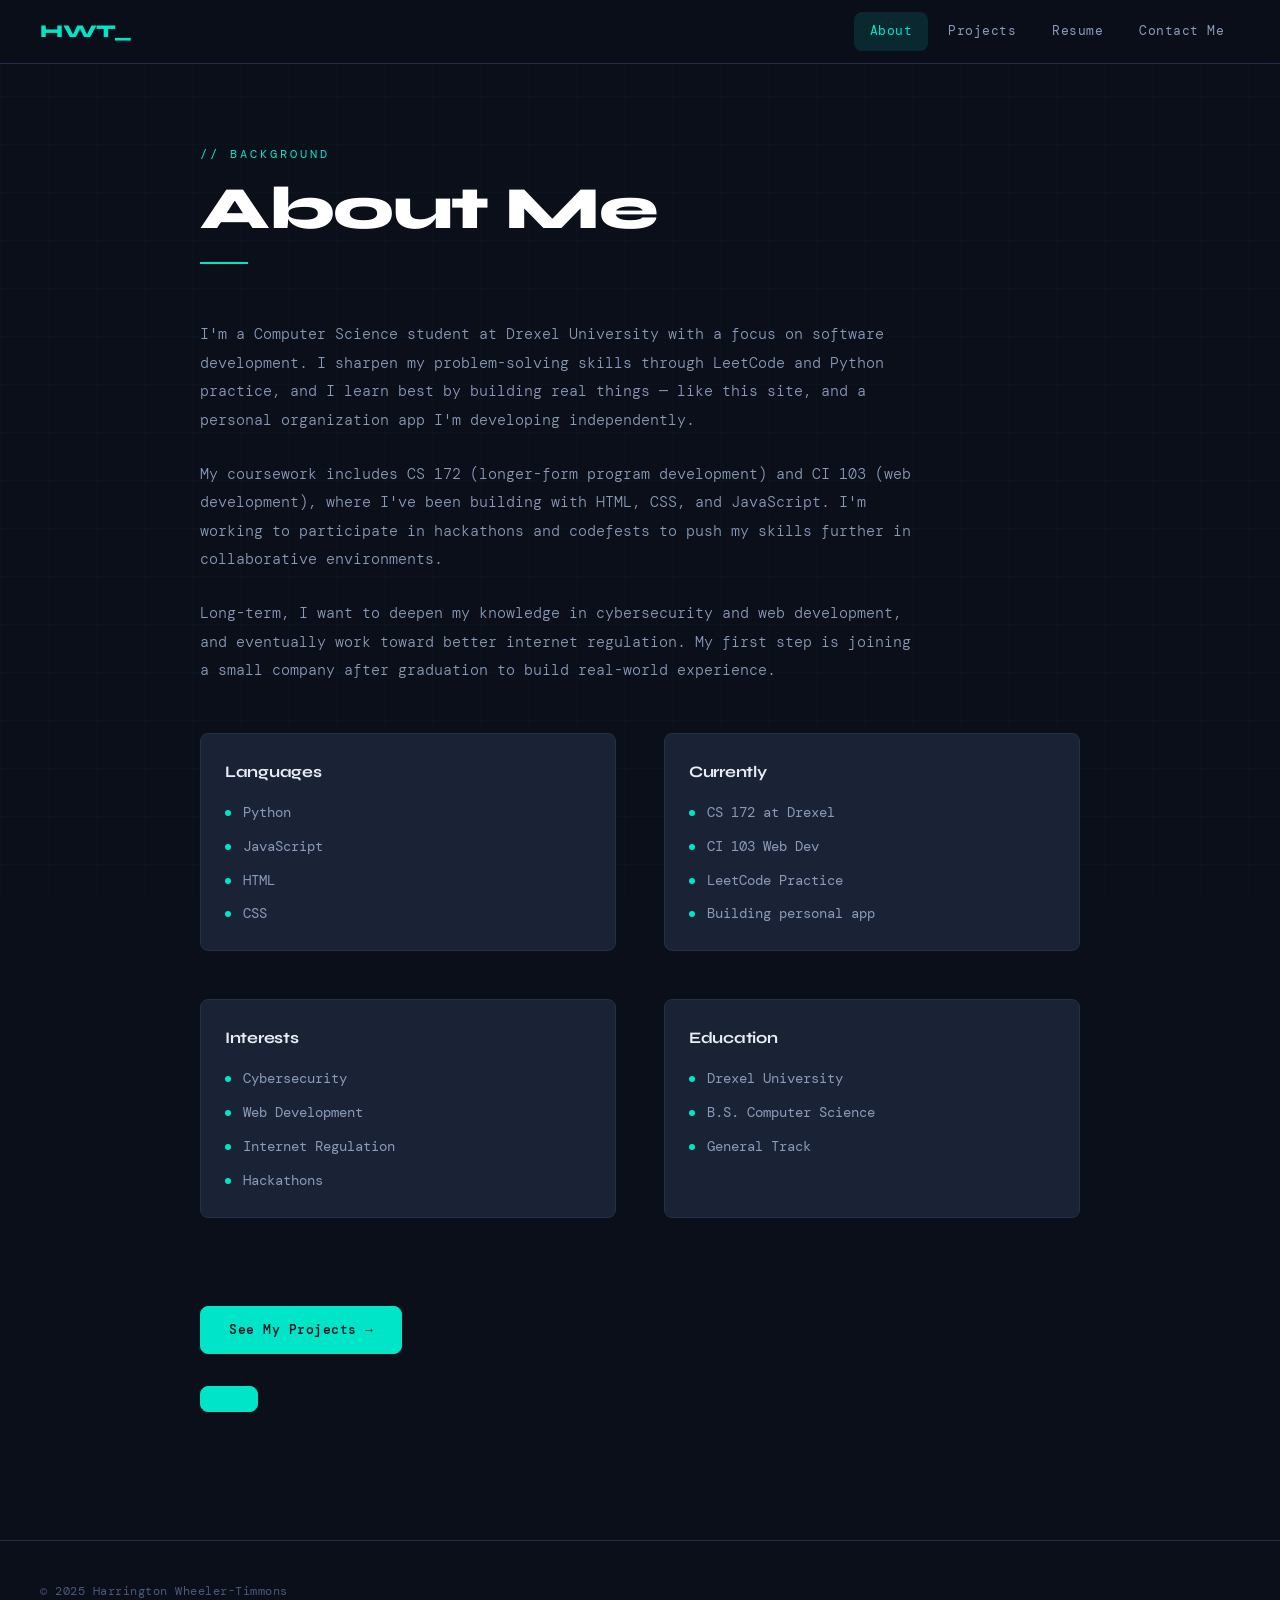
==== About_Me.html @ d11e1f09 "Created a new page for contacting me specifically. CSS classes were created for styling the contact " ====
<!DOCTYPE html>
<html lang="en">
<head>
  <meta charset="UTF-8" />
  <meta name="viewport" content="width=device-width, initial-scale=1.0" />
  <title>About — Harrington Wheeler-Timmons</title>
  <link rel="stylesheet" href="css/main.css">
</head>

<body>

  <!-- Navigation -->
  <nav class="navigation">
    <a href="Main.html" class="nav-logo">HWT_</a>
    <ul>
      <li><a href="About_Me.html" class="active">About</a></li>
      <li><a href="Projects.html">Projects</a></li>
      <li><a href="Resume.html">Resume</a></li>
      <li><a href="contact me.html">Contact Me</a></li>
    </ul>
  </nav>

  <main class="page">

    <div class="section-header">
      <span class="label">// Background</span>
      <h1>About Me</h1>
      <div class="divider"></div>
    </div>

    <div class="about-grid">

      <!-- Bio -->
      <div class="about-bio">
        <p>
          I'm a Computer Science student at Drexel University with a focus on software development.
          I sharpen my problem-solving skills through LeetCode and Python practice, and I learn best
          by building real things — like this site, and a personal organization app I'm developing independently.
        </p>
        <br>
        <p>
          My coursework includes CS 172 (longer-form program development) and CI 103 (web development),
          where I've been building with HTML, CSS, and JavaScript. I'm working to participate in hackathons
          and codefests to push my skills further in collaborative environments.
        </p>
        <br>
        <p>
          Long-term, I want to deepen my knowledge in cybersecurity and web development, and eventually
          work toward better internet regulation. My first step is joining a small company after graduation
          to build real-world experience.
        </p>
      </div>

      <!-- Skills -->
      <div class="info-card skills-block">
        <h2>Languages</h2>
        <div class="skills-list">
          <div class="skill-item">Python</div>
          <div class="skill-item">JavaScript</div>
          <div class="skill-item">HTML</div>
          <div class="skill-item">CSS</div>
        </div>
      </div>

      <!-- Currently -->
      <div class="info-card skills-block">
        <h2>Currently</h2>
        <div class="skills-list">
          <div class="skill-item">CS 172 at Drexel</div>
          <div class="skill-item">CI 103 Web Dev</div>
          <div class="skill-item">LeetCode Practice</div>
          <div class="skill-item">Building personal app</div>
        </div>
      </div>

      <!-- Interests -->
      <div class="info-card skills-block">
        <h2>Interests</h2>
        <div class="skills-list">
          <div class="skill-item">Cybersecurity</div>
          <div class="skill-item">Web Development</div>
          <div class="skill-item">Internet Regulation</div>
          <div class="skill-item">Hackathons</div>
        </div>
      </div>

      <!-- Education -->
      <div class="info-card skills-block">
        <h2>Education</h2>
        <div class="skills-list">
          <div class="skill-item">Drexel University</div>
          <div class="skill-item">B.S. Computer Science</div>
          <div class="skill-item">General Track</div>
        </div>
      </div>

    </div>

    <div style="padding-top: 32px;">
      <a href="Projects.html" class="btn btn-primary">See My Projects →</a>
    </div>

    <div style ="padding-top: 32px;">
      <a href="contact me.html" class="btn btn-primary"></a>
    </div>


  </main>

  <footer class="footer">
    <p style="color:var(--text-faint); font-size:12px;">© 2025 Harrington Wheeler-Timmons</p>
  </footer>

</body>
</html>
---- css/main.css ----
/* =============================================
   HARRINGTON WHEELER-TIMMONS — PORTFOLIO CSS
   Aesthetic: Refined Dark Developer
   Fonts: Syne (display) + DM Mono (body)
   ============================================= */

@import url('https://fonts.googleapis.com/css2?family=Syne:wght@400;600;700;800&family=DM+Mono:ital,wght@0,300;0,400;0,500;1,300&display=swap');

/* ── CSS Variables ── */
:root {
  --bg:        #0b0f1a;
  --bg2:       #111827;
  --surface:   #1a2235;
  --border:    #243048;
  --teal:      #00e5c8;
  --teal-dim:  rgba(0, 229, 200, 0.12);
  --teal-glow: rgba(0, 229, 200, 0.25);
  --text:      #e8edf5;
  --text-muted:#8a9bb8;
  --text-faint:#4a5a78;
  --white:     #ffffff;
  --nav-h:     64px;
  --radius:    8px;
  --transition: 0.25s cubic-bezier(0.4, 0, 0.2, 1);
}

/* ── Reset & Base ── */
*, *::before, *::after { box-sizing: border-box; margin: 0; padding: 0; }

html { scroll-behavior: smooth; }

body {
  background-color: var(--bg);
  color: var(--text);
  font-family: 'DM Mono', monospace;
  font-size: 15px;
  line-height: 1.7;
  min-height: 100vh;
  overflow-x: hidden;
}

/* ── Subtle grid texture overlay ── */
body::before {
  content: '';
  position: fixed;
  inset: 0;
  background-image:
    linear-gradient(rgba(0,229,200,0.025) 1px, transparent 1px),
    linear-gradient(90deg, rgba(0,229,200,0.025) 1px, transparent 1px);
  background-size: 48px 48px;
  pointer-events: none;
  z-index: 0;
}

/* ── Navigation ── */
.navigation {
  position: sticky;
  top: 0;
  z-index: 100;
  height: var(--nav-h);
  background: rgba(11, 15, 26, 0.85);
  backdrop-filter: blur(14px);
  -webkit-backdrop-filter: blur(14px);
  border-bottom: 1px solid var(--border);
  display: flex;
  align-items: center;
  padding: 0 40px;
  justify-content: space-between;
}

.nav-logo {
  font-family: 'Syne', sans-serif;
  font-weight: 800;
  font-size: 18px;
  color: var(--teal);
  letter-spacing: -0.5px;
  text-decoration: none;
  white-space: nowrap;
}

.navigation ul {
  list-style: none;
  display: flex;
  gap: 4px;
  align-items: center;
}

.navigation li a {
  color: var(--text-muted);
  text-decoration: none;
  font-family: 'DM Mono', monospace;
  font-size: 13px;
  font-weight: 400;
  letter-spacing: 0.5px;
  padding: 8px 16px;
  border-radius: var(--radius);
  transition: color var(--transition), background var(--transition);
  display: block;
}

.navigation li a:hover,
.navigation li a.active {
  color: var(--teal);
  background: var(--teal-dim);
}

/* ── Page Wrapper ── */
.page {
  position: relative;
  z-index: 1;
  max-width: 960px;
  margin: 0 auto;
  padding: 80px 40px 120px;
  animation: fadeUp 0.5s ease both;
}

@keyframes fadeUp {
  from { opacity: 0; transform: translateY(20px); }
  to   { opacity: 1; transform: translateY(0); }
}

/* ── Hero (Main page) ── */
.hero {
  min-height: calc(100vh - var(--nav-h));
  display: flex;
  flex-direction: column;
  justify-content: center;
  padding: 0 40px 80px;
  position: relative;
  z-index: 1;
  max-width: 1100px;
  margin: 0 auto;
}

.hero-eyebrow {
  font-family: 'DM Mono', monospace;
  font-size: 13px;
  color: var(--teal);
  letter-spacing: 3px;
  text-transform: uppercase;
  margin-bottom: 24px;
  animation: fadeUp 0.4s 0.1s ease both;
}

.hero h1 {
  font-family: 'Syne', sans-serif;
  font-weight: 800;
  font-size: clamp(48px, 8vw, 96px);
  line-height: 1.0;
  color: var(--white);
  letter-spacing: -2px;
  text-align: left;
  margin-bottom: 28px;
  animation: fadeUp 0.4s 0.2s ease both;
}

.hero h1 span {
  color: var(--teal);
}

.hero-sub {
  font-family: 'DM Mono', monospace;
  font-size: 18px;
  color: var(--text-muted);
  font-weight: 300;
  max-width: 520px;
  animation: fadeUp 0.4s 0.3s ease both;
  margin-bottom: 48px;
}

.hero-tags {
  display: flex;
  flex-wrap: wrap;
  gap: 10px;
  animation: fadeUp 0.4s 0.4s ease both;
}

.tag {
  font-family: 'DM Mono', monospace;
  font-size: 12px;
  padding: 6px 14px;
  border: 1px solid var(--border);
  border-radius: 4px;
  color: var(--text-muted);
  background: var(--surface);
  letter-spacing: 0.5px;
}

.hero-cta {
  display: inline-flex;
  align-items: center;
  gap: 10px;
  margin-top: 40px;
  animation: fadeUp 0.4s 0.5s ease both;
}

.btn {
  font-family: 'DM Mono', monospace;
  font-size: 13px;
  font-weight: 500;
  padding: 12px 28px;
  border-radius: var(--radius);
  text-decoration: none;
  letter-spacing: 0.5px;
  transition: all var(--transition);
  cursor: pointer;
  display: inline-flex;
  align-items: center;
  gap: 8px;
}

.btn-primary {
  background: var(--teal);
  color: var(--bg);
  border: 1px solid var(--teal);
}

.btn-primary:hover {
  background: transparent;
  color: var(--teal);
  box-shadow: 0 0 24px var(--teal-glow);
}

.btn-ghost {
  background: transparent;
  color: var(--text-muted);
  border: 1px solid var(--border);
}

.btn-ghost:hover {
  color: var(--teal);
  border-color: var(--teal);
  background: var(--teal-dim);
}

/* ── Section Headings ── */
.section-header {
  margin-bottom: 56px;
}

.section-header h1 {
  font-family: 'Syne', sans-serif;
  font-weight: 800;
  font-size: clamp(36px, 5vw, 60px);
  color: var(--white);
  letter-spacing: -1.5px;
  line-height: 1.1;
  text-align: left;
}

.section-header .label {
  font-family: 'DM Mono', monospace;
  font-size: 12px;
  color: var(--teal);
  letter-spacing: 3px;
  text-transform: uppercase;
  margin-bottom: 12px;
  display: block;
}

.divider {
  width: 48px;
  height: 2px;
  background: var(--teal);
  margin-top: 20px;
}

/* ── About Page ── */
.about-grid {
  display: grid;
  grid-template-columns: 1fr 1fr;
  gap: 48px;
  margin-bottom: 56px;
}

.about-bio {
  grid-column: 1 / -1;
}

.about-bio p {
  font-family: 'DM Mono', monospace;
  font-size: 15px;
  font-style: normal;
  font-weight: 300;
  color: var(--text-muted);
  text-align: left;
  line-height: 1.9;
  max-width: 720px;
}

.skills-block h2 {
  font-family: 'Syne', sans-serif;
  font-size: 18px;
  font-weight: 700;
  color: var(--text);
  margin-bottom: 20px;
  letter-spacing: -0.3px;
}

.skills-list {
  display: flex;
  flex-direction: column;
  gap: 10px;
}

.skill-item {
  display: flex;
  align-items: center;
  gap: 12px;
  font-size: 14px;
  color: var(--text-muted);
}

.skill-item::before {
  content: '';
  width: 6px;
  height: 6px;
  border-radius: 50%;
  background: var(--teal);
  flex-shrink: 0;
}

.info-card {
  background: var(--surface);
  border: 1px solid var(--border);
  border-radius: var(--radius);
  padding: 24px;
}

.info-card h2 {
  font-family: 'Syne', sans-serif;
  font-size: 16px;
  font-weight: 700;
  color: var(--text);
  margin-bottom: 16px;
}

/* ── Projects Page ── */
.projects-intro {
  font-family: 'DM Mono', monospace;
  font-size: 15px;
  font-style: normal;
  font-weight: 300;
  color: var(--text-muted);
  max-width: 560px;
  line-height: 1.8;
  margin-bottom: 56px;
}

.projects-grid {
  display: grid;
  grid-template-columns: repeat(auto-fill, minmax(280px, 1fr));
  gap: 24px;
  margin-bottom: 64px;
}

.project-card {
  background: var(--surface);
  border: 1px solid var(--border);
  border-radius: var(--radius);
  padding: 28px;
  display: flex;
  flex-direction: column;
  gap: 14px;
  text-decoration: none;
  transition: border-color var(--transition), transform var(--transition), box-shadow var(--transition);
  position: relative;
  overflow: hidden;
}

.project-card::before {
  content: '';
  position: absolute;
  top: 0;
  left: 0;
  right: 0;
  height: 2px;
  background: var(--teal);
  transform: scaleX(0);
  transform-origin: left;
  transition: transform var(--transition);
}

.project-card:hover {
  border-color: rgba(0,229,200,0.35);
  transform: translateY(-4px);
  box-shadow: 0 12px 40px rgba(0, 0, 0, 0.4), 0 0 0 1px rgba(0,229,200,0.1);
}

.project-card:hover::before {
  transform: scaleX(1);
}

.project-card.coming-soon {
  opacity: 0.5;
  pointer-events: none;
}

.project-num {
  font-size: 11px;
  color: var(--teal);
  letter-spacing: 2px;
  font-weight: 500;
}

.project-title {
  font-family: 'Syne', sans-serif;
  font-size: 20px;
  font-weight: 700;
  color: var(--white);
  letter-spacing: -0.3px;
}

.project-desc {
  font-size: 13px;
  color: var(--text-muted);
  font-weight: 300;
  line-height: 1.7;
  flex: 1;
}

.project-stack {
  display: flex;
  flex-wrap: wrap;
  gap: 6px;
  margin-top: 4px;
}

.stack-tag {
  font-size: 11px;
  color: var(--teal);
  background: var(--teal-dim);
  border: 1px solid rgba(0,229,200,0.2);
  border-radius: 3px;
  padding: 3px 8px;
  letter-spacing: 0.3px;
}

.project-arrow {
  font-size: 18px;
  color: var(--teal);
  align-self: flex-end;
  opacity: 0;
  transform: translateX(-6px);
  transition: opacity var(--transition), transform var(--transition);
}

.project-card:hover .project-arrow {
  opacity: 1;
  transform: translateX(0);
}

/* ── Resume Page ── */
.resume-container {
  display: flex;
  flex-direction: column;
  gap: 24px;
}

.pdf-wrapper {
  background: var(--surface);
  border: 1px solid var(--border);
  border-radius: var(--radius);
  overflow: hidden;
  padding: 4px;
}

.pdf-wrapper iframe {
  width: 100%;
  aspect-ratio: 4 / 5;
  border: none;
  display: block;
  border-radius: 6px;
  min-height: 600px;
}

.resume-actions {
  display: flex;
  gap: 12px;
  flex-wrap: wrap;
}

/* Contact Me Page */
.contact-card{
  background: var(--surface);
  border: 1px solid var(--border);
  border-radius: var(--radius);
  padding: 28px;
  display: flex;
  flex-direction: block;
  gap: 14px;
  text-decoration: none;
  transition: border-color var(--transition), transform var(--transition), box-shadow var(--transition);
  position: relative;
  overflow: hidden;
}

form {
  display: flex;
  flex-direction: column;
  gap: 14px;
}

form-group {
  display: flex;
  flex-direction: column;
  gap: 6px;
}


/* ── Footer ── */
.footer {
  position: relative;
  z-index: 1;
  text-align: center;
  padding: 40px;
  border-top: 1px solid var(--border);
  color: var(--text-faint);
  font-size: 12px;
  letter-spacing: 0.5px;
}

/* ── Utility ── */
p {
  font-family: 'DM Mono', monospace;
  font-style: normal;
  font-size: 15px;
  color: var(--text-muted);
  text-align: left;
}

h1, h2, h3 {
  text-align: left;
}

/* ── Responsive ── */
@media (max-width: 680px) {
  .navigation { padding: 0 20px; }
  .hero { padding: 0 20px 60px; }
  .page { padding: 60px 20px 80px; }
  .about-grid { grid-template-columns: 1fr; gap: 32px; }
  .projects-grid { grid-template-columns: 1fr; }
  .nav-logo { font-size: 14px; }
  .hero h1 { letter-spacing: -1px; }
}
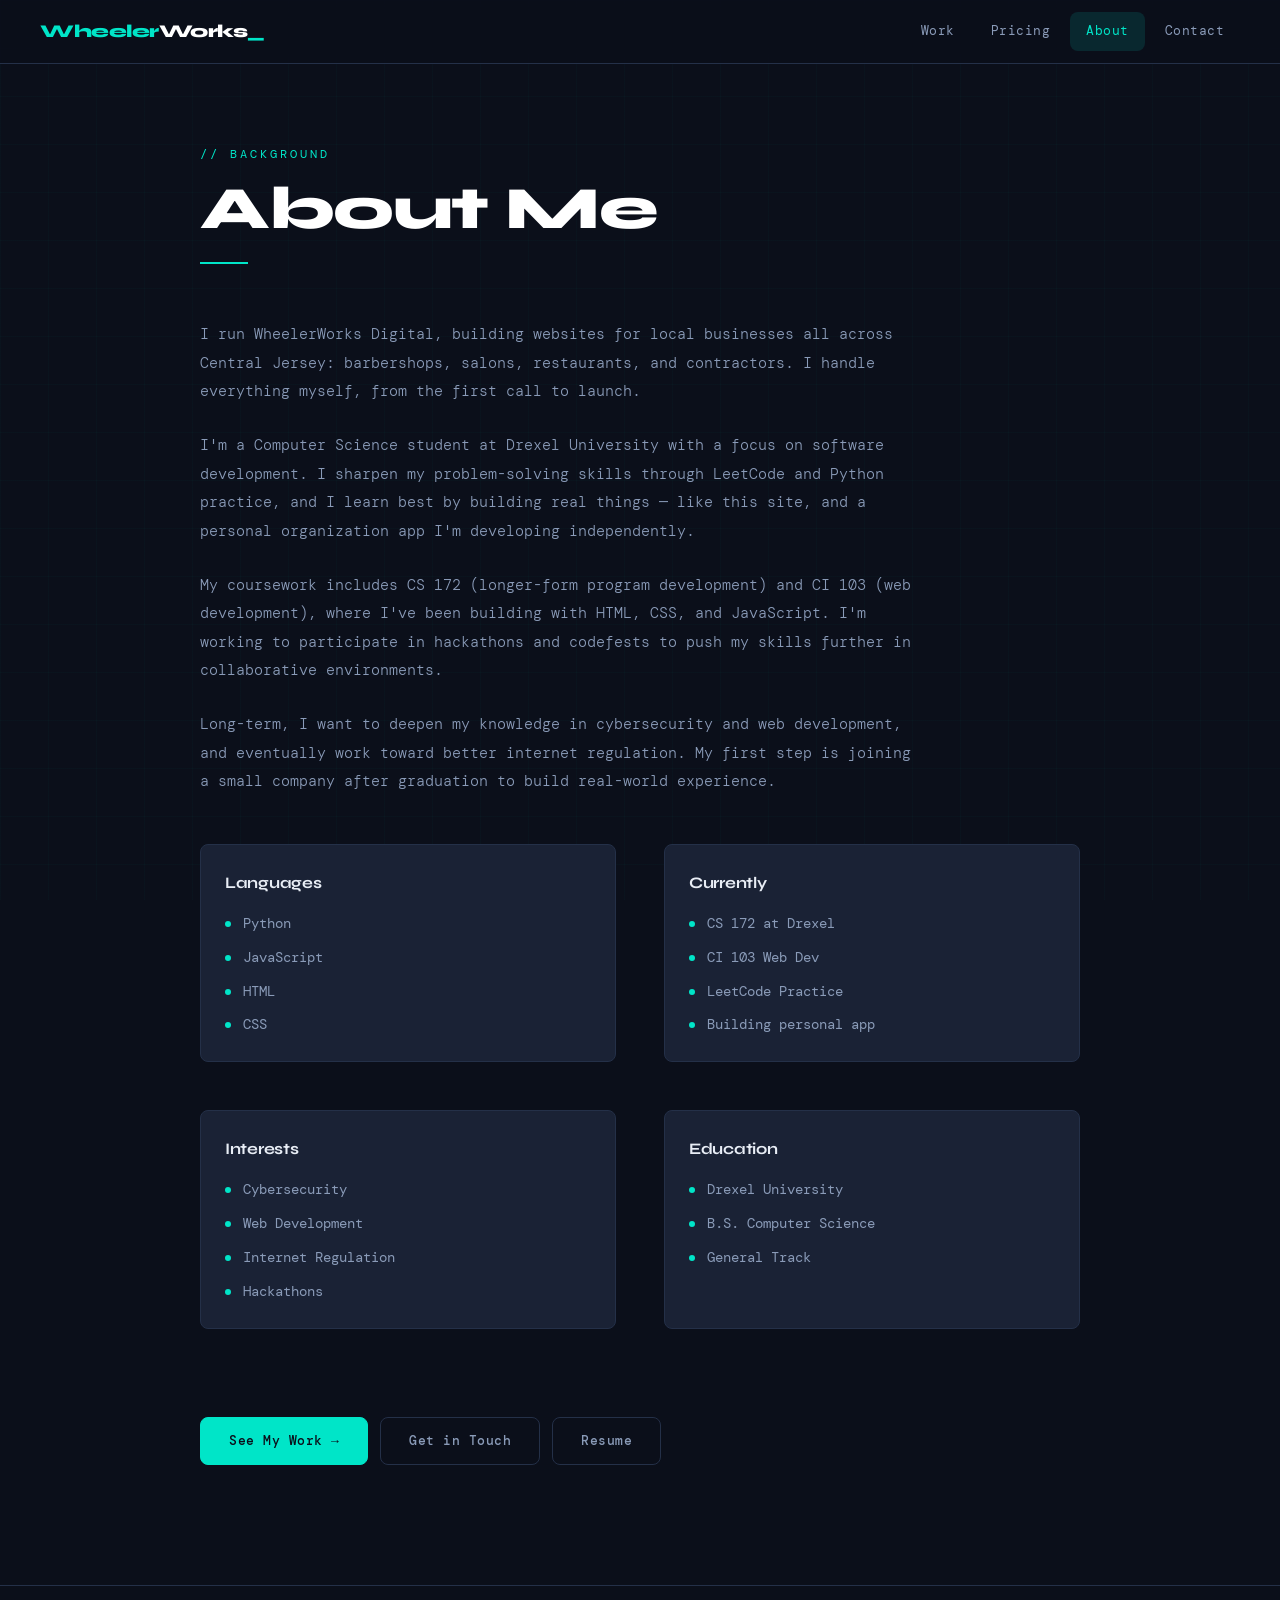
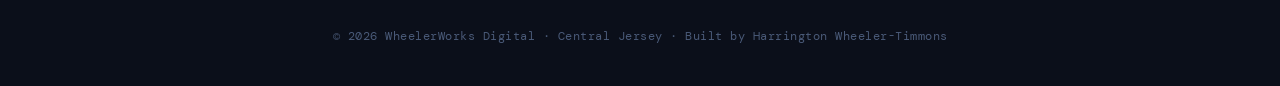
==== commit de451bb3: "Rebrand portfolio to WheelerWorks Digital, add Pricing and Contact pages - Home: business hero ("Web" ====
--- a/About_Me.html
+++ b/About_Me.html
@@ -3,7 +3,7 @@
 <head>
   <meta charset="UTF-8" />
   <meta name="viewport" content="width=device-width, initial-scale=1.0" />
-  <title>About — Harrington Wheeler-Timmons</title>
+  <title>About — WheelerWorks Digital</title>
   <link rel="stylesheet" href="css/main.css">
 </head>
 
@@ -11,12 +11,12 @@
 
   <!-- Navigation -->
   <nav class="navigation">
-    <a href="Main.html" class="nav-logo">HWT_</a>
+    <a href="Main.html" class="nav-logo">Wheeler<span>Works</span>_</a>
     <ul>
+      <li><a href="Projects.html">Work</a></li>
+      <li><a href="Pricing.html">Pricing</a></li>
       <li><a href="About_Me.html" class="active">About</a></li>
-      <li><a href="Projects.html">Projects</a></li>
-      <li><a href="Resume.html">Resume</a></li>
-      <li><a href="contact me.html">Contact Me</a></li>
+      <li><a href="Contact.html">Contact</a></li>
     </ul>
   </nav>
 
@@ -32,6 +32,12 @@
 
       <!-- Bio -->
       <div class="about-bio">
+        <p>
+          I run WheelerWorks Digital, building websites for local businesses all across Central Jersey:
+          barbershops, salons, restaurants, and contractors. I handle everything myself, from the first
+          call to launch.
+        </p>
+        <br>
         <p>
           I'm a Computer Science student at Drexel University with a focus on software development.
           I sharpen my problem-solving skills through LeetCode and Python practice, and I learn best
@@ -96,19 +102,17 @@
 
     </div>
 
-    <div style="padding-top: 32px;">
-      <a href="Projects.html" class="btn btn-primary">See My Projects →</a>
-    </div>
-
-    <div style ="padding-top: 32px;">
-      <a href="contact me.html" class="btn btn-primary"></a>
+    <div class="resume-actions" style="padding-top: 32px;">
+      <a href="Projects.html" class="btn btn-primary">See My Work →</a>
+      <a href="Contact.html" class="btn btn-ghost">Get in Touch</a>
+      <a href="Resume.html" class="btn btn-ghost">Resume</a>
     </div>
 
 
   </main>
 
   <footer class="footer">
-    <p style="color:var(--text-faint); font-size:12px;">© 2025 Harrington Wheeler-Timmons</p>
+    <p style="color:var(--text-faint); font-size:12px; text-align:center;">© 2026 WheelerWorks Digital · Central Jersey · Built by Harrington Wheeler-Timmons</p>
   </footer>
 
 </body>
--- a/css/main.css
+++ b/css/main.css
@@ -487,24 +487,32 @@
   border-radius: var(--radius);
   padding: 28px;
   display: flex;
-  flex-direction: block;
+  /* flex-direction: block; */
   gap: 14px;
   text-decoration: none;
   transition: border-color var(--transition), transform var(--transition), box-shadow var(--transition);
   position: relative;
   overflow: hidden;
+  width: 100%;
 }
 
 form {
   display: flex;
   flex-direction: column;
   gap: 14px;
-}
-
-form-group {
+  width: 100%;
+}
+
+.form-group {
   display: flex;
   flex-direction: column;
   gap: 6px;
+  font-size: 24px;
+}
+
+input {
+ border-radius: var(--radius);
+ padding: 7px; 
 }
 
 
@@ -543,3 +551,259 @@
   .nav-logo { font-size: 14px; }
   .hero h1 { letter-spacing: -1px; }
 }
+
+/* =============================================
+   WHEELERWORKS DIGITAL — business pages
+   (home value cards, pricing, contact form)
+   ============================================= */
+
+.nav-logo span { color: var(--white); }
+
+/* ── Home: value cards + builder note ── */
+.home-section {
+  position: relative;
+  z-index: 1;
+  max-width: 1100px;
+  margin: 0 auto;
+  padding: 0 40px 96px;
+}
+
+.value-grid {
+  display: grid;
+  grid-template-columns: repeat(3, 1fr);
+  gap: 20px;
+  margin-bottom: 48px;
+}
+
+.value-card h3 {
+  font-family: 'Syne', sans-serif;
+  font-size: 17px;
+  font-weight: 700;
+  color: var(--white);
+  margin-bottom: 8px;
+}
+
+.value-card p { font-size: 13px; line-height: 1.7; }
+
+.builder-note {
+  border-left: 2px solid var(--teal);
+  padding-left: 20px;
+  max-width: 640px;
+}
+
+/* ── Pricing ── */
+.pricing-grid {
+  display: grid;
+  grid-template-columns: repeat(3, 1fr);
+  gap: 20px;
+  margin-bottom: 40px;
+  align-items: stretch;
+}
+
+.price-card {
+  background: var(--surface);
+  border: 1px solid var(--border);
+  border-radius: var(--radius);
+  padding: 28px;
+  display: flex;
+  flex-direction: column;
+  gap: 16px;
+  position: relative;
+}
+
+.price-card.featured {
+  border-color: var(--teal);
+  box-shadow: 0 0 0 1px var(--teal-dim), 0 16px 48px rgba(0, 0, 0, 0.35);
+}
+
+.price-badge {
+  position: absolute;
+  top: -11px;
+  left: 28px;
+  background: var(--teal);
+  color: var(--bg);
+  font-size: 11px;
+  font-weight: 500;
+  letter-spacing: 1px;
+  text-transform: uppercase;
+  padding: 3px 10px;
+  border-radius: 3px;
+}
+
+.price-name {
+  font-family: 'Syne', sans-serif;
+  font-size: 20px;
+  font-weight: 700;
+  color: var(--white);
+}
+
+.price-for { font-size: 13px; line-height: 1.6; }
+
+.price-amount {
+  font-family: 'Syne', sans-serif;
+  font-size: 40px;
+  font-weight: 800;
+  color: var(--white);
+  letter-spacing: -1px;
+  line-height: 1;
+}
+
+.price-amount small {
+  font-family: 'DM Mono', monospace;
+  font-size: 13px;
+  font-weight: 400;
+  color: var(--text-muted);
+  letter-spacing: 0;
+}
+
+.price-list {
+  list-style: none;
+  display: flex;
+  flex-direction: column;
+  gap: 10px;
+  flex: 1;
+}
+
+.price-list li {
+  font-size: 13px;
+  color: var(--text-muted);
+  padding-left: 22px;
+  position: relative;
+  line-height: 1.6;
+}
+
+.price-list li::before {
+  content: '✓';
+  position: absolute;
+  left: 0;
+  color: var(--teal);
+}
+
+.price-card .btn { justify-content: center; }
+
+.care-plan {
+  display: grid;
+  grid-template-columns: 1fr auto;
+  gap: 24px;
+  align-items: center;
+  margin-bottom: 56px;
+}
+
+.care-plan h2 { margin-bottom: 8px; }
+.care-plan .price-amount { font-size: 32px; text-align: right; }
+
+.faq {
+  display: grid;
+  grid-template-columns: 1fr 1fr;
+  gap: 24px 40px;
+  margin-bottom: 56px;
+}
+
+.faq h3 {
+  font-family: 'Syne', sans-serif;
+  font-size: 15px;
+  font-weight: 700;
+  color: var(--text);
+  margin-bottom: 6px;
+}
+
+.faq p { font-size: 13px; line-height: 1.7; }
+
+/* ── Contact form (Formspree) ── */
+.contact-layout {
+  display: grid;
+  grid-template-columns: 1.4fr 1fr;
+  gap: 40px;
+  align-items: start;
+}
+
+.contact-form {
+  display: grid;
+  grid-template-columns: 1fr 1fr;
+  gap: 16px;
+}
+
+.contact-form .full { grid-column: 1 / -1; }
+
+.contact-form label {
+  display: block;
+  font-size: 12px;
+  color: var(--text-muted);
+  letter-spacing: 0.5px;
+  margin-bottom: 6px;
+}
+
+.contact-form label .opt { color: var(--text-faint); }
+
+.contact-form input,
+.contact-form select,
+.contact-form textarea {
+  width: 100%;
+  background: var(--bg);
+  border: 1px solid var(--border);
+  color: var(--text);
+  border-radius: var(--radius);
+  padding: 11px 12px;
+  font: 400 14px 'DM Mono', monospace;
+  transition: border-color var(--transition), box-shadow var(--transition);
+}
+
+.contact-form input:focus,
+.contact-form select:focus,
+.contact-form textarea:focus {
+  outline: none;
+  border-color: var(--teal);
+  box-shadow: 0 0 0 3px var(--teal-dim);
+}
+
+.contact-form textarea { min-height: 140px; resize: vertical; }
+.contact-form .gotcha { display: none; }
+
+.form-footer {
+  display: flex;
+  align-items: center;
+  justify-content: space-between;
+  gap: 16px;
+  flex-wrap: wrap;
+}
+
+.fine { font-size: 12px; color: var(--text-faint); }
+
+.form-status { font-size: 13px; margin-top: 4px; }
+.form-status.error { color: #ff8a8a; }
+
+.form-success { display: none; text-align: center; padding: 40px 12px; }
+.form-success .check {
+  width: 56px; height: 56px; border-radius: 50%;
+  border: 2px solid var(--teal); color: var(--teal);
+  display: grid; place-items: center; font-size: 26px; margin: 0 auto 16px;
+}
+.form-success h2 {
+  font-family: 'Syne', sans-serif; font-size: 24px; font-weight: 700;
+  color: var(--white); margin-bottom: 8px; text-align: center;
+}
+.form-success p { text-align: center; }
+.sent .form-success { display: block; }
+.sent .contact-form { display: none; }
+
+.contact-steps { display: flex; flex-direction: column; gap: 14px; }
+
+/* ── Business pages: responsive ── */
+@media (max-width: 860px) {
+  .value-grid, .pricing-grid, .faq, .contact-layout { grid-template-columns: 1fr; }
+  .care-plan { grid-template-columns: 1fr; }
+  .care-plan .price-amount { text-align: left; }
+}
+
+@media (max-width: 680px) {
+  .navigation { height: auto; min-height: var(--nav-h); flex-wrap: wrap; padding: 10px 16px; gap: 4px; }
+  .navigation ul { flex-wrap: wrap; gap: 0; }
+  .navigation li a { padding: 6px 10px; font-size: 12px; }
+  .home-section { padding: 0 16px 72px; }
+  .hero { padding: 0 16px 60px; }
+  .page { padding: 48px 16px 72px; }
+  .hero-cta { flex-wrap: wrap; }
+  .contact-form { grid-template-columns: 1fr; }
+  .hero h1 { font-size: clamp(32px, 10vw, 48px); letter-spacing: -1px; }
+  .section-header h1 { font-size: clamp(30px, 9vw, 40px); }
+}
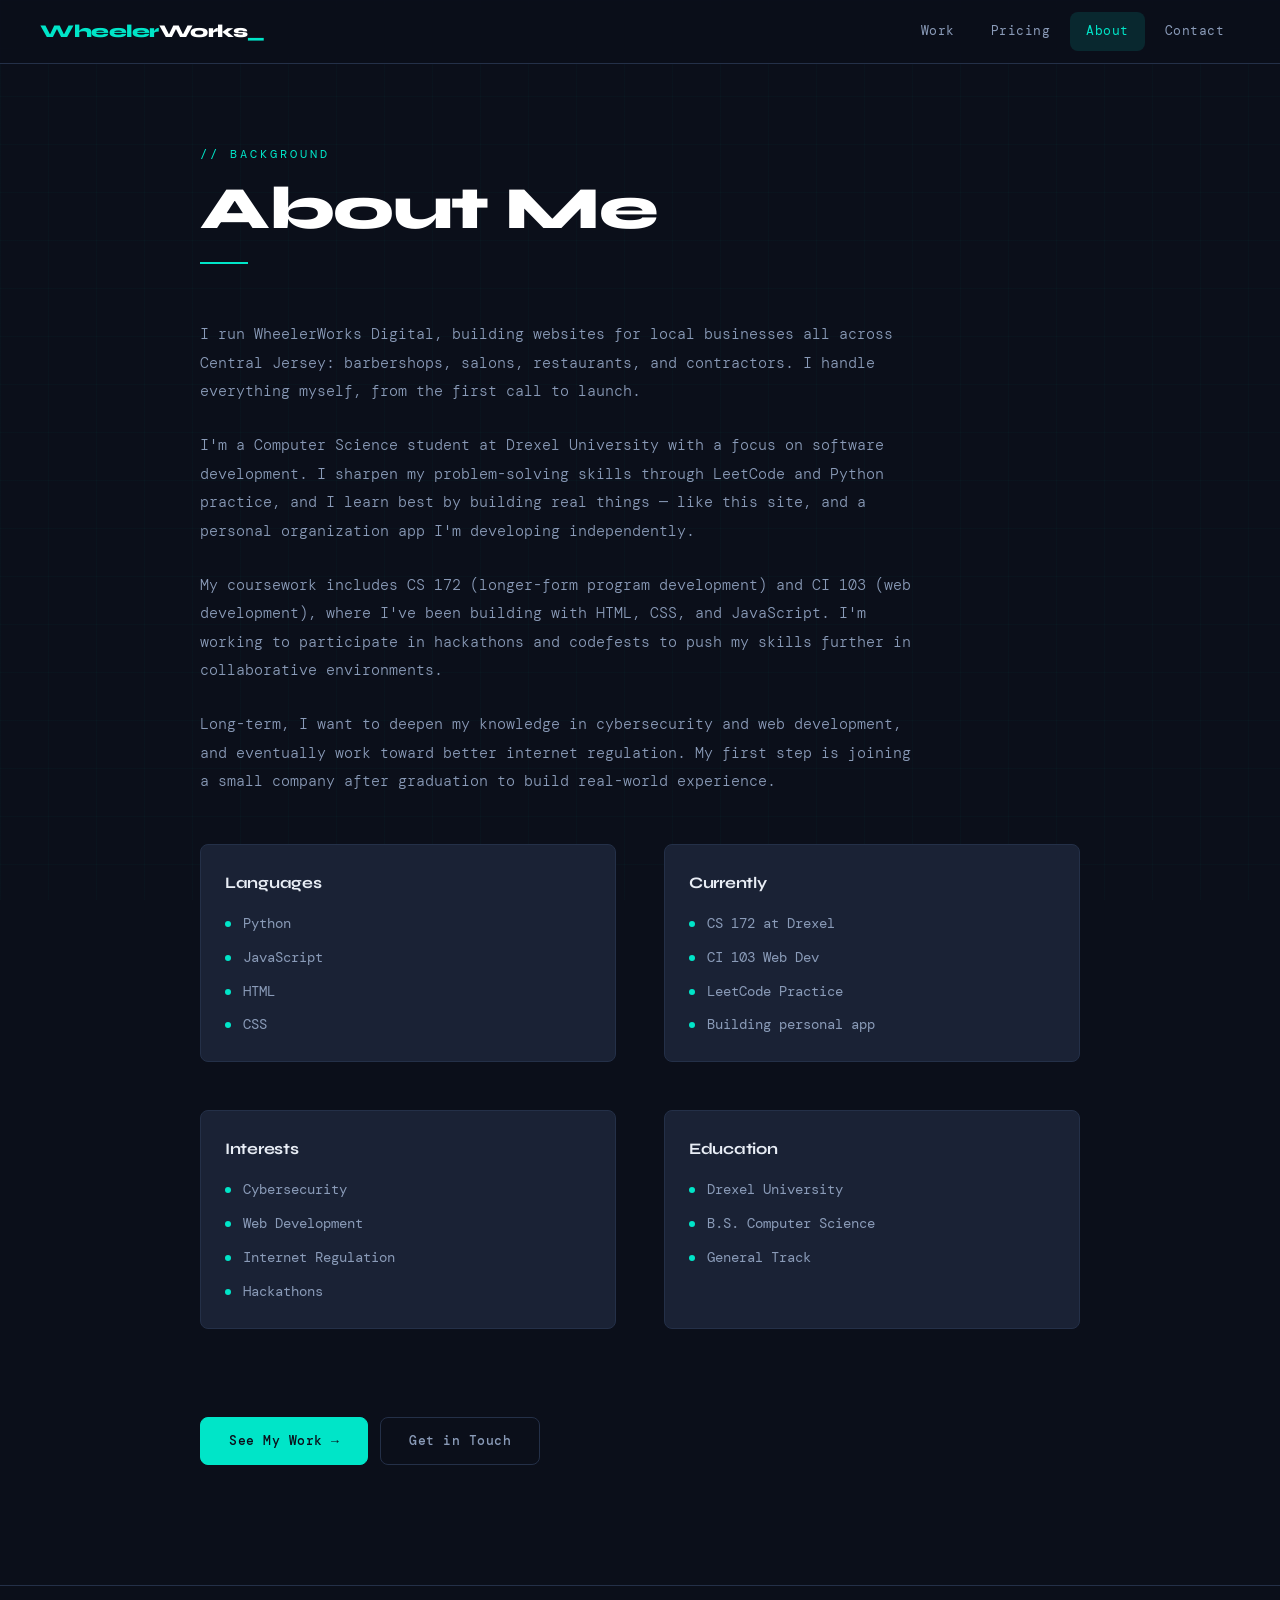
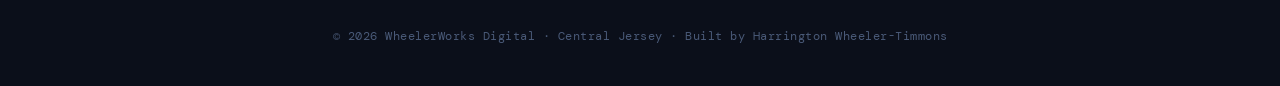
==== commit 52f24ed3: "Remove resume page and PDF for privacy - Delete Resume.html and the resume PDF from the site - Remov" ====
--- a/About_Me.html
+++ b/About_Me.html
@@ -11,7 +11,7 @@
 
   <!-- Navigation -->
   <nav class="navigation">
-    <a href="Main.html" class="nav-logo">Wheeler<span>Works</span>_</a>
+    <a href="index.html" class="nav-logo">Wheeler<span>Works</span>_</a>
     <ul>
       <li><a href="Projects.html">Work</a></li>
       <li><a href="Pricing.html">Pricing</a></li>
@@ -105,7 +105,6 @@
     <div class="resume-actions" style="padding-top: 32px;">
       <a href="Projects.html" class="btn btn-primary">See My Work →</a>
       <a href="Contact.html" class="btn btn-ghost">Get in Touch</a>
-      <a href="Resume.html" class="btn btn-ghost">Resume</a>
     </div>
 
 
--- a/css/main.css
+++ b/css/main.css
@@ -450,30 +450,7 @@
   transform: translateX(0);
 }
 
-/* ── Resume Page ── */
-.resume-container {
-  display: flex;
-  flex-direction: column;
-  gap: 24px;
-}
-
-.pdf-wrapper {
-  background: var(--surface);
-  border: 1px solid var(--border);
-  border-radius: var(--radius);
-  overflow: hidden;
-  padding: 4px;
-}
-
-.pdf-wrapper iframe {
-  width: 100%;
-  aspect-ratio: 4 / 5;
-  border: none;
-  display: block;
-  border-radius: 6px;
-  min-height: 600px;
-}
-
+/* ── Button row (About, Projects) ── */
 .resume-actions {
   display: flex;
   gap: 12px;
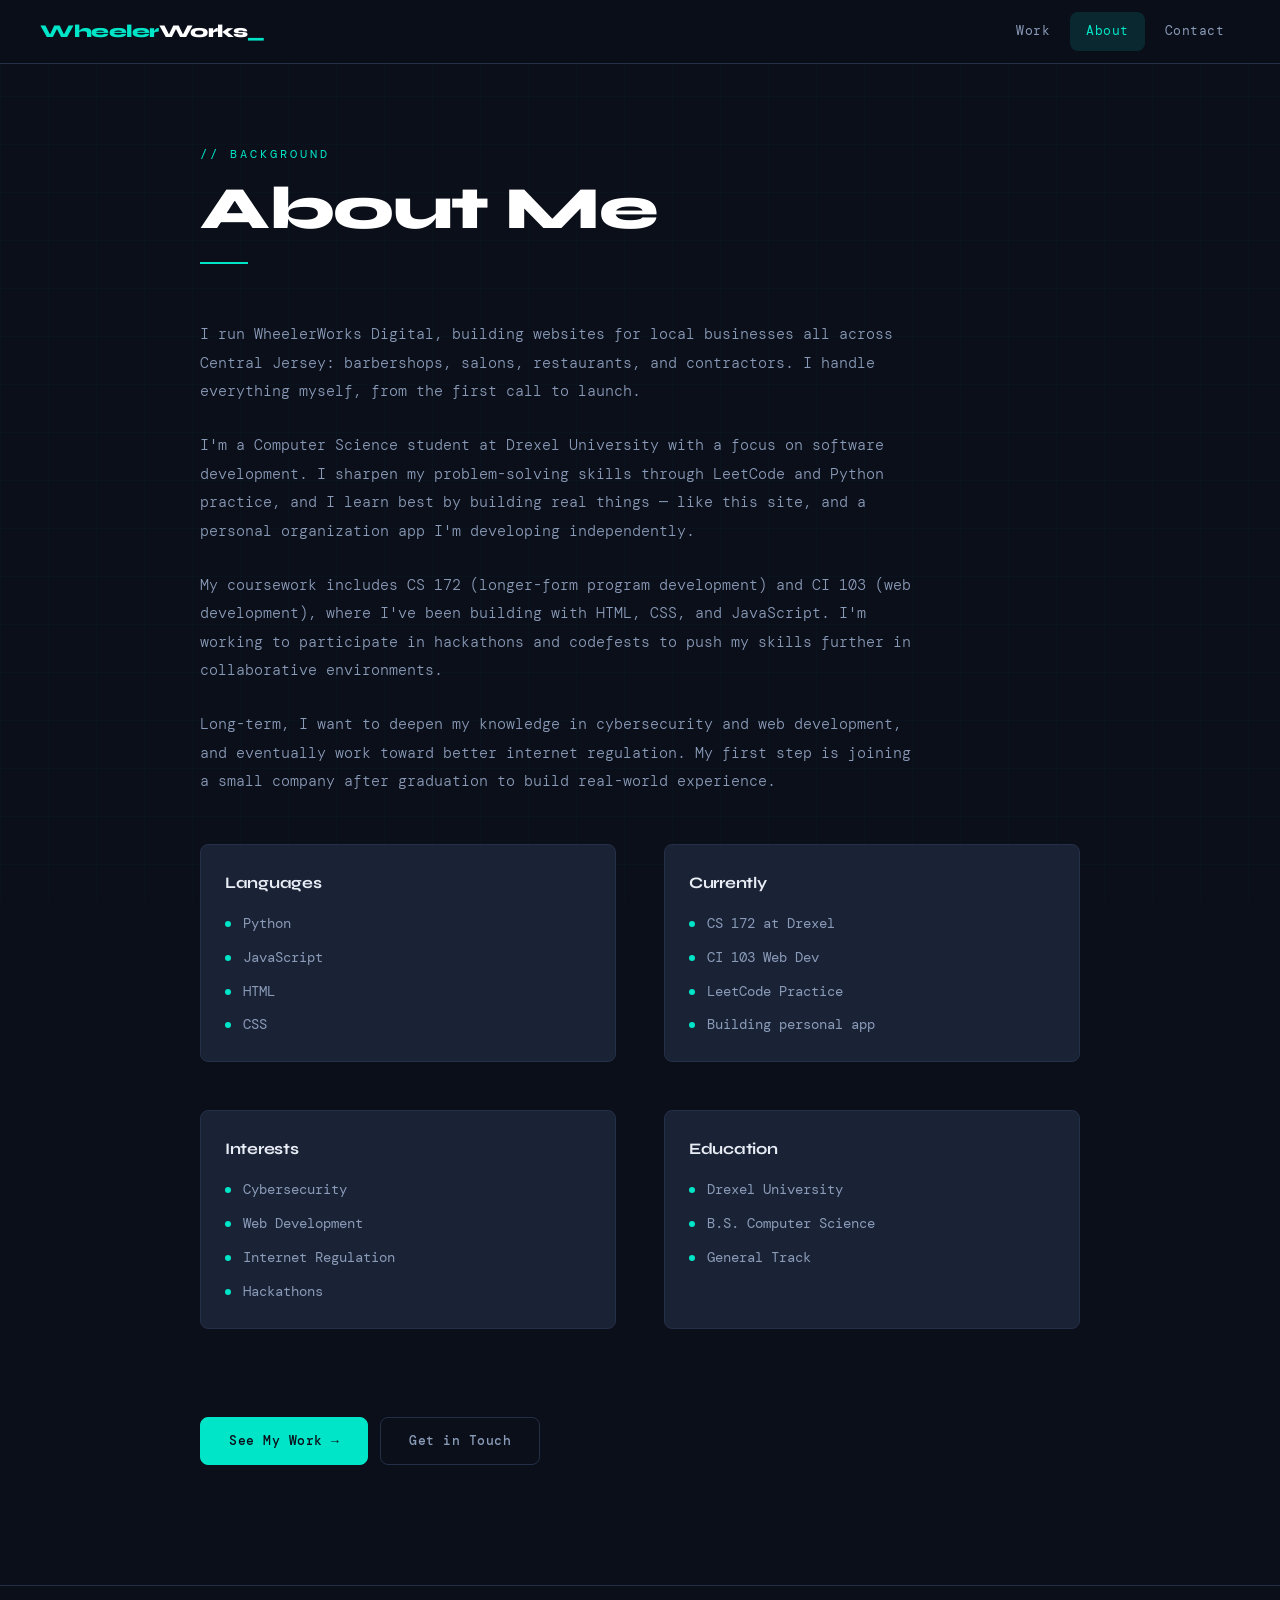
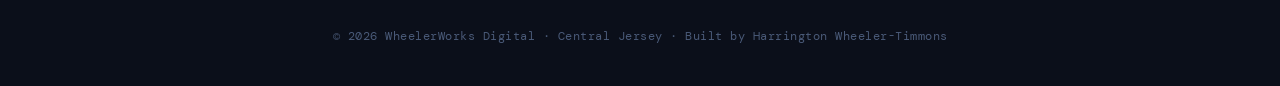
==== commit f7d52cd5: "Remove public pricing; send visitors to the contact form - Delete Pricing.html and redirect /Pricing" ====
--- a/About_Me.html
+++ b/About_Me.html
@@ -14,7 +14,6 @@
     <a href="index.html" class="nav-logo">Wheeler<span>Works</span>_</a>
     <ul>
       <li><a href="Projects.html">Work</a></li>
-      <li><a href="Pricing.html">Pricing</a></li>
       <li><a href="About_Me.html" class="active">About</a></li>
       <li><a href="Contact.html">Contact</a></li>
     </ul>
--- a/css/main.css
+++ b/css/main.css
@@ -531,7 +531,7 @@
 
 /* =============================================
    WHEELERWORKS DIGITAL — business pages
-   (home value cards, pricing, contact form)
+   (home value cards, contact form)
    ============================================= */
 
 .nav-logo span { color: var(--white); }
@@ -567,124 +567,6 @@
   padding-left: 20px;
   max-width: 640px;
 }
-
-/* ── Pricing ── */
-.pricing-grid {
-  display: grid;
-  grid-template-columns: repeat(3, 1fr);
-  gap: 20px;
-  margin-bottom: 40px;
-  align-items: stretch;
-}
-
-.price-card {
-  background: var(--surface);
-  border: 1px solid var(--border);
-  border-radius: var(--radius);
-  padding: 28px;
-  display: flex;
-  flex-direction: column;
-  gap: 16px;
-  position: relative;
-}
-
-.price-card.featured {
-  border-color: var(--teal);
-  box-shadow: 0 0 0 1px var(--teal-dim), 0 16px 48px rgba(0, 0, 0, 0.35);
-}
-
-.price-badge {
-  position: absolute;
-  top: -11px;
-  left: 28px;
-  background: var(--teal);
-  color: var(--bg);
-  font-size: 11px;
-  font-weight: 500;
-  letter-spacing: 1px;
-  text-transform: uppercase;
-  padding: 3px 10px;
-  border-radius: 3px;
-}
-
-.price-name {
-  font-family: 'Syne', sans-serif;
-  font-size: 20px;
-  font-weight: 700;
-  color: var(--white);
-}
-
-.price-for { font-size: 13px; line-height: 1.6; }
-
-.price-amount {
-  font-family: 'Syne', sans-serif;
-  font-size: 40px;
-  font-weight: 800;
-  color: var(--white);
-  letter-spacing: -1px;
-  line-height: 1;
-}
-
-.price-amount small {
-  font-family: 'DM Mono', monospace;
-  font-size: 13px;
-  font-weight: 400;
-  color: var(--text-muted);
-  letter-spacing: 0;
-}
-
-.price-list {
-  list-style: none;
-  display: flex;
-  flex-direction: column;
-  gap: 10px;
-  flex: 1;
-}
-
-.price-list li {
-  font-size: 13px;
-  color: var(--text-muted);
-  padding-left: 22px;
-  position: relative;
-  line-height: 1.6;
-}
-
-.price-list li::before {
-  content: '✓';
-  position: absolute;
-  left: 0;
-  color: var(--teal);
-}
-
-.price-card .btn { justify-content: center; }
-
-.care-plan {
-  display: grid;
-  grid-template-columns: 1fr auto;
-  gap: 24px;
-  align-items: center;
-  margin-bottom: 56px;
-}
-
-.care-plan h2 { margin-bottom: 8px; }
-.care-plan .price-amount { font-size: 32px; text-align: right; }
-
-.faq {
-  display: grid;
-  grid-template-columns: 1fr 1fr;
-  gap: 24px 40px;
-  margin-bottom: 56px;
-}
-
-.faq h3 {
-  font-family: 'Syne', sans-serif;
-  font-size: 15px;
-  font-weight: 700;
-  color: var(--text);
-  margin-bottom: 6px;
-}
-
-.faq p { font-size: 13px; line-height: 1.7; }
 
 /* ── Contact form (Formspree) ── */
 .contact-layout {
@@ -767,9 +649,7 @@
 
 /* ── Business pages: responsive ── */
 @media (max-width: 860px) {
-  .value-grid, .pricing-grid, .faq, .contact-layout { grid-template-columns: 1fr; }
-  .care-plan { grid-template-columns: 1fr; }
-  .care-plan .price-amount { text-align: left; }
+  .value-grid, .contact-layout { grid-template-columns: 1fr; }
 }
 
 @media (max-width: 680px) {
